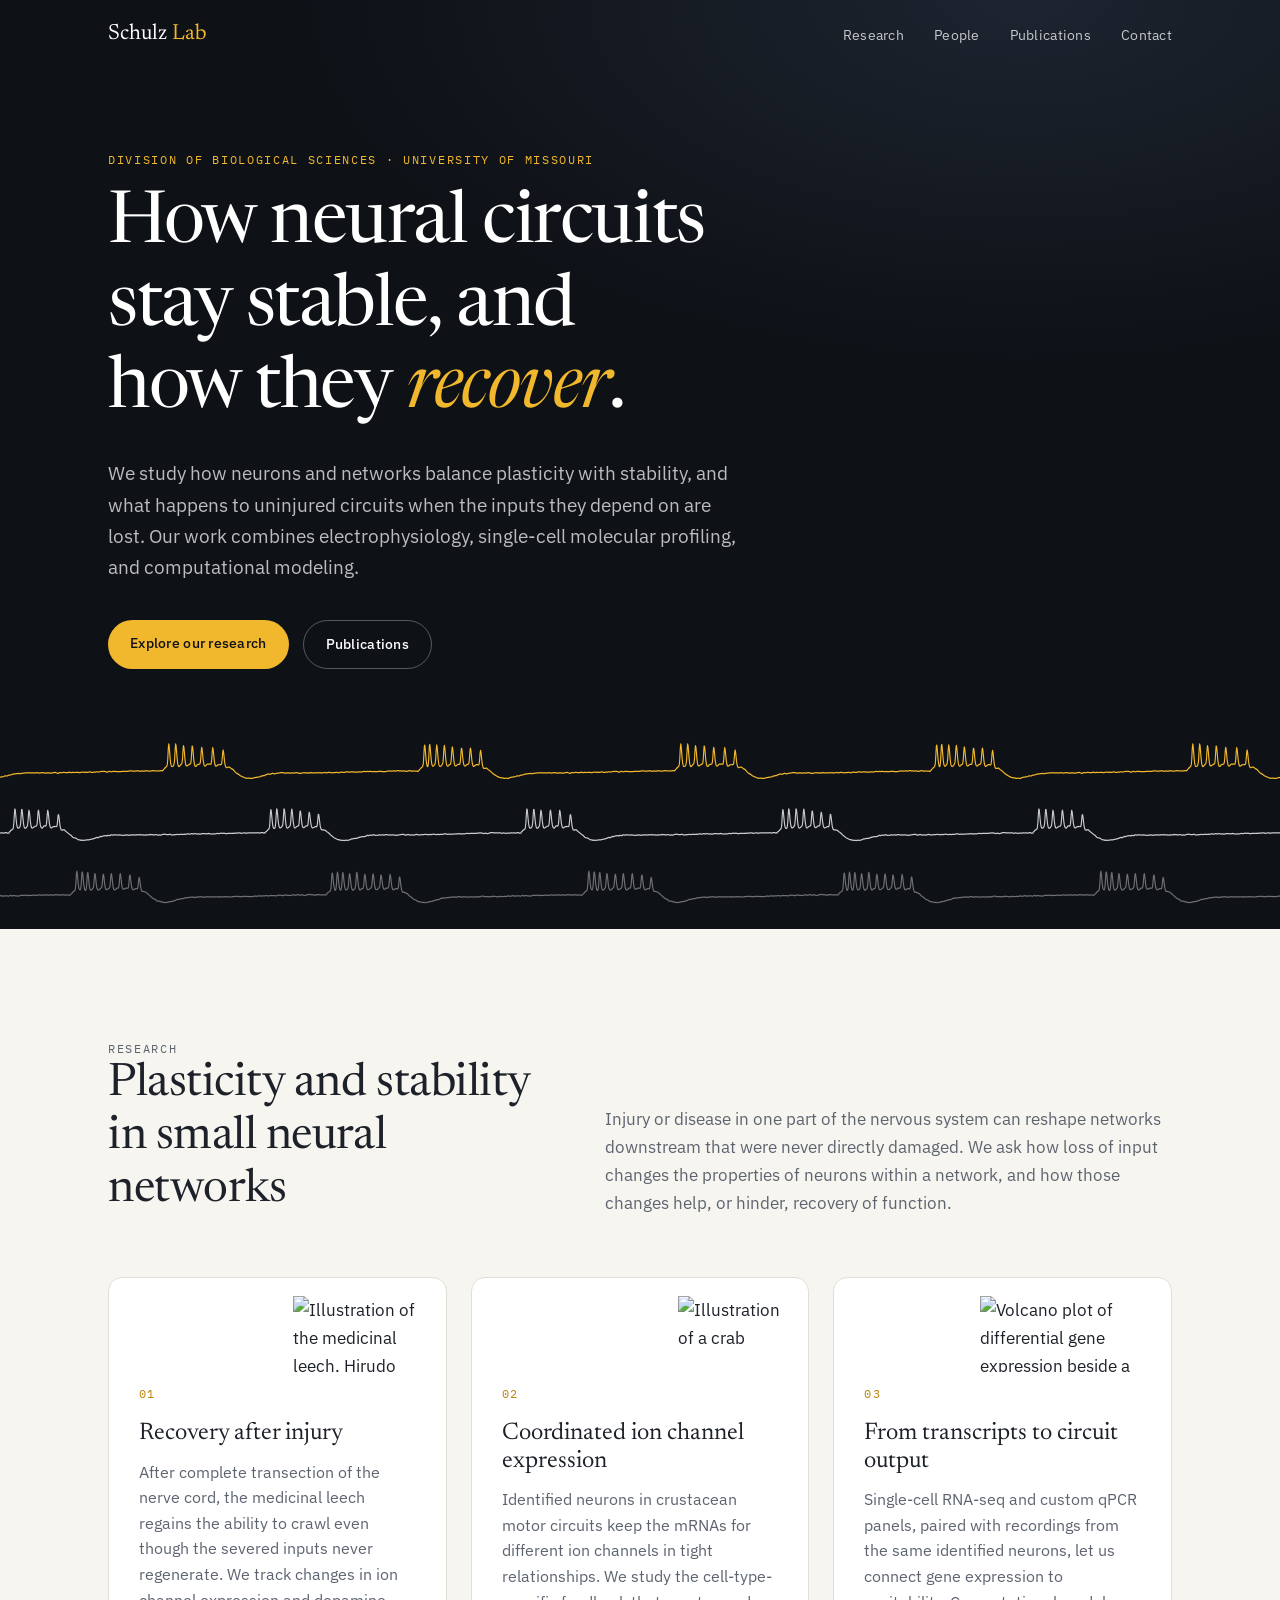
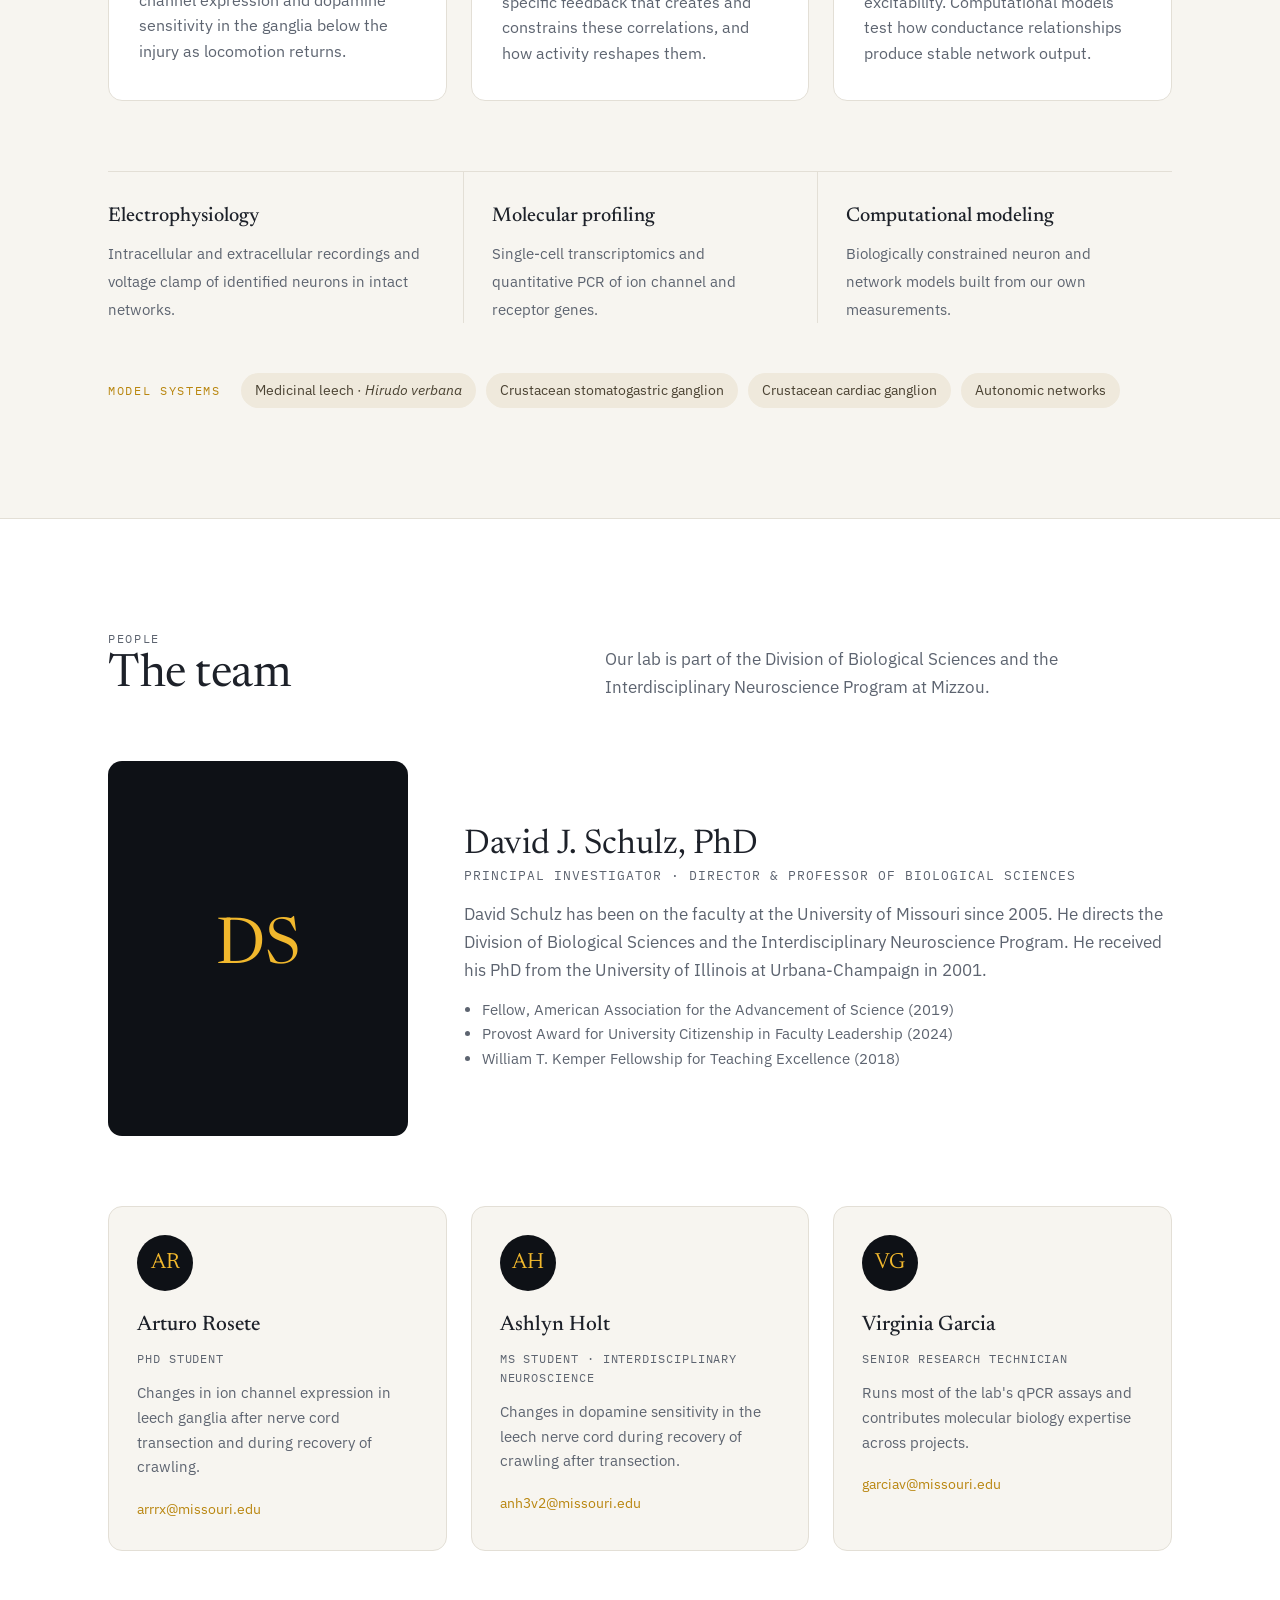
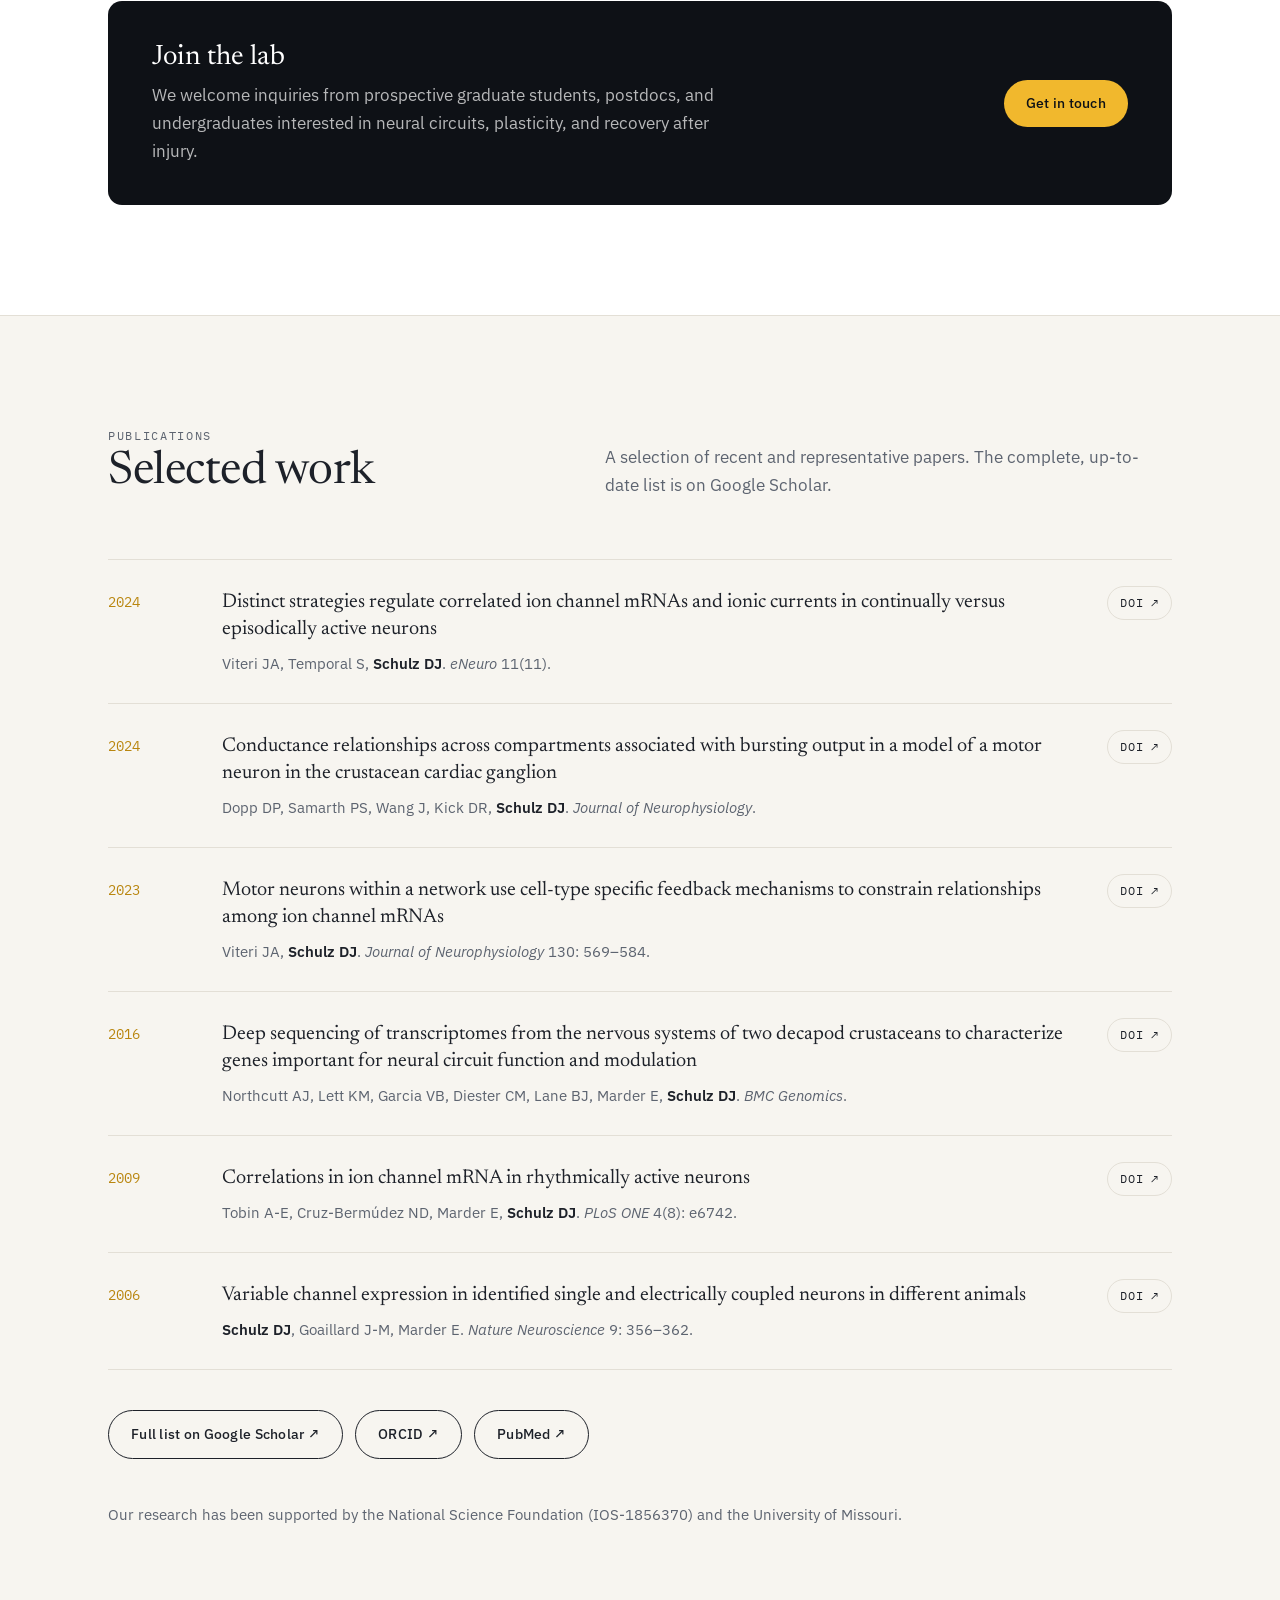
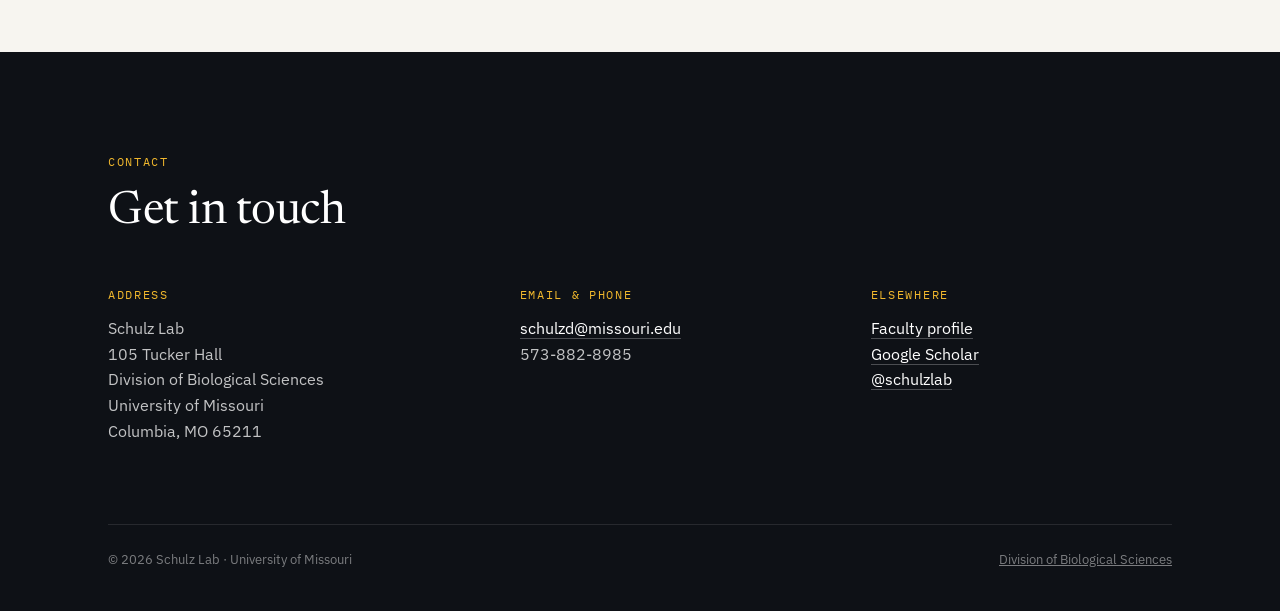
==== index2.html @ 9287b089 "Add files via upload" ====
<!DOCTYPE html>
<html lang="en">
<head>
  <meta charset="UTF-8">
  <meta name="viewport" content="width=device-width, initial-scale=1">
  <title>Schulz Lab · Neural Network Plasticity · University of Missouri</title>
  <meta name="description" content="The Schulz Lab at the University of Missouri studies how neurons and neural networks balance plasticity and stability, and how circuits recover after injury.">
  <link rel="preconnect" href="https://fonts.googleapis.com">
  <link rel="preconnect" href="https://fonts.gstatic.com" crossorigin>
  <link href="https://fonts.googleapis.com/css2?family=Newsreader:ital,opsz,wght@0,6..72,400;0,6..72,500;1,6..72,400&family=IBM+Plex+Sans:wght@400;500;600&family=IBM+Plex+Mono:wght@400;500&display=swap" rel="stylesheet">

  <style>
    /* =========================================================
       COLORS & FONTS — change these to restyle the whole site
       ========================================================= */
    :root {
      --ink: #0e1116;          /* dark background (hero, footer) */
      --ink-2: #171b22;
      --paper: #f7f5f0;        /* main page background */
      --white: #ffffff;
      --text: #1d2129;
      --muted: #5d6470;
      --line: #e3dfd6;
      --gold: #f1b82d;         /* Mizzou gold accent */
      --gold-deep: #b9860f;
      --serif: "Newsreader", Georgia, serif;
      --sans: "IBM Plex Sans", system-ui, sans-serif;
      --mono: "IBM Plex Mono", ui-monospace, monospace;
      --max: 1120px;
    }

    *, *::before, *::after { box-sizing: border-box; }
    html { scroll-behavior: smooth; scroll-padding-top: 72px; }
    body {
      margin: 0; background: var(--paper); color: var(--text);
      font-family: var(--sans); font-size: 17px; line-height: 1.65;
      -webkit-font-smoothing: antialiased;
    }
    img { max-width: 100%; display: block; }
    a { color: inherit; }
    .wrap { max-width: var(--max); margin: 0 auto; padding: 0 28px; }

    .eyebrow {
      font-family: var(--mono); font-size: 12px; letter-spacing: .14em;
      text-transform: uppercase; color: var(--gold-deep); margin: 0 0 14px;
    }
    h1, h2, h3 { font-family: var(--serif); font-weight: 400; line-height: 1.15; margin: 0; }
    h2 { font-size: clamp(32px, 4vw, 46px); letter-spacing: -.01em; }
    h3 { font-size: 24px; }

    /* ---------- Navigation ---------- */
    .nav {
      position: fixed; inset: 0 0 auto 0; z-index: 50;
      transition: background .3s, border-color .3s;
      border-bottom: 1px solid transparent;
    }
    .nav.scrolled { background: rgba(14,17,22,.92); backdrop-filter: blur(10px); border-color: rgba(255,255,255,.08); }
    .nav .wrap { display: flex; align-items: center; justify-content: space-between; height: 68px; }
    .brand { color: #fff; text-decoration: none; font-family: var(--serif); font-size: 22px; }
    .brand span { color: var(--gold); }
    .nav ul { list-style: none; display: flex; gap: 30px; margin: 0; padding: 0; }
    .nav ul a {
      color: rgba(255,255,255,.75); text-decoration: none; font-size: 14px;
      letter-spacing: .02em; transition: color .2s;
    }
    .nav ul a:hover { color: var(--gold); }
    .menu-btn { display: none; background: none; border: 0; color: #fff; font-size: 26px; cursor: pointer; }

    /* ---------- Hero ---------- */
    .hero {
      background: radial-gradient(1200px 600px at 80% 0%, #1d2430 0%, var(--ink) 60%);
      color: #fff; padding: 150px 0 0; position: relative; overflow: hidden;
    }
    .hero .eyebrow { color: var(--gold); }
    .hero h1 { font-size: clamp(40px, 6vw, 72px); max-width: 14ch; letter-spacing: -.02em; }
    .hero h1 em { color: var(--gold); font-style: italic; }
    .hero p.lede { max-width: 58ch; color: rgba(255,255,255,.72); font-size: 19px; margin: 26px 0 36px; }
    .btns { display: flex; gap: 14px; flex-wrap: wrap; }
    .btn {
      display: inline-block; padding: 12px 22px; border-radius: 999px; text-decoration: none;
      font-size: 14px; font-weight: 500; letter-spacing: .02em; transition: all .2s;
    }
    .btn-gold { background: var(--gold); color: var(--ink); }
    .btn-gold:hover { background: #ffcb4d; }
    .btn-ghost { border: 1px solid rgba(255,255,255,.3); color: #fff; }
    .btn-ghost:hover { border-color: var(--gold); color: var(--gold); }
    .btn-dark { border: 1px solid var(--text); color: var(--text); }
    .btn-dark:hover { background: var(--text); color: #fff; }

    .traces { margin-top: 70px; position: relative; }
    .traces svg { width: 100%; height: 190px; display: block; }
    .traces path { fill: none; stroke-width: 1.25; stroke-linejoin: round; stroke-linecap: round; }

    /* ---------- Sections ---------- */
    section { padding: 110px 0; }
    .section-head { display: grid; grid-template-columns: 1fr 1.3fr; gap: 60px; align-items: end; margin-bottom: 60px; }
    .section-head p { color: var(--muted); margin: 0; }

    /* Research */
    .themes { display: grid; grid-template-columns: repeat(3, 1fr); gap: 24px; }
    .theme {
      background: var(--white); border: 1px solid var(--line); border-radius: 14px;
      padding: 34px 30px; position: relative; transition: transform .25s, box-shadow .25s;
    }
    .theme:hover { transform: translateY(-4px); box-shadow: 0 18px 40px -20px rgba(0,0,0,.25); }
    .theme .num { font-family: var(--mono); font-size: 12px; color: var(--gold-deep); letter-spacing: .1em; }
    .theme h3 { margin: 14px 0 12px; }
    .theme p { color: var(--muted); font-size: 15.5px; margin: 0; }
    .theme .icon { display: block; width: 44px; height: 44px; margin-bottom: 22px; }
    /* Small specimen image in place of an icon; sits at the card's top-right so the card barely grows */
    .theme .theme-img {
      position: absolute; top: 18px; right: 18px; width: auto; height: 76px;
      transition: transform .4s ease;
    }
    .theme:hover .theme-img { transform: translateX(4px) rotate(-2deg); }
    .theme .theme-img + .num { display: inline-block; margin-top: 72px; }

    .approach {
      margin-top: 70px; display: grid; grid-template-columns: repeat(3, 1fr);
      border-top: 1px solid var(--line);
    }
    .approach div { padding: 28px 28px 0 0; }
    .approach div + div { padding-left: 28px; border-left: 1px solid var(--line); }
    .approach strong { display: block; font-family: var(--serif); font-weight: 500; font-size: 20px; margin-bottom: 6px; }
    .approach span { color: var(--muted); font-size: 15px; }

    .systems { margin-top: 50px; display: flex; flex-wrap: wrap; gap: 10px; align-items: center; }
    .systems .eyebrow { margin: 0 10px 0 0; }
    .chip {
      font-size: 13.5px; padding: 6px 14px; border-radius: 999px;
      background: #efe9dc; color: #4a4232;
    }

    /* People */
    #people { background: var(--white); border-top: 1px solid var(--line); border-bottom: 1px solid var(--line); }
    .pi { display: grid; grid-template-columns: 300px 1fr; gap: 56px; align-items: center; margin-bottom: 70px; }
    .pi-photo {
      aspect-ratio: 4/5; border-radius: 14px; overflow: hidden; background: var(--ink);
      display: grid; place-items: center; color: var(--gold); font-family: var(--serif); font-size: 64px;
    }
    .pi-photo { position: relative; }
    .pi-photo img { position: absolute; inset: 0; width: 100%; height: 100%; object-fit: cover; object-position: center 20%; }
    .pi h3 { font-size: 34px; }
    .role { font-family: var(--mono); font-size: 12.5px; letter-spacing: .08em; text-transform: uppercase; color: var(--gold-deep); margin: 8px 0 18px; }
    .pi p { color: var(--muted); margin: 0 0 14px; }
    .pi ul { padding-left: 18px; color: var(--muted); font-size: 15px; margin: 0; }

    .team { display: grid; grid-template-columns: repeat(3, 1fr); gap: 24px; }
    .member { border: 1px solid var(--line); border-radius: 14px; padding: 28px; background: var(--paper); }
    .avatar {
      width: 56px; height: 56px; border-radius: 50%; background: var(--ink); color: var(--gold);
      display: grid; place-items: center; font-family: var(--serif); font-size: 22px; margin-bottom: 18px; overflow: hidden;
    }
    .avatar img { width: 100%; height: 100%; object-fit: cover; }
    .member h4 { font-family: var(--serif); font-weight: 500; font-size: 21px; margin: 0; }
    .member .role { margin: 6px 0 12px; font-size: 11.5px; }
    .member p { color: var(--muted); font-size: 15px; margin: 0 0 14px; }
    .member a { font-size: 14px; color: var(--gold-deep); text-decoration: none; }
    .member a:hover { text-decoration: underline; }

    .join {
      margin-top: 50px; background: var(--ink); color: #fff; border-radius: 14px;
      padding: 40px 44px; display: flex; justify-content: space-between; align-items: center; gap: 30px; flex-wrap: wrap;
    }
    .join h3 { font-size: 28px; }
    .join p { color: rgba(255,255,255,.7); margin: 8px 0 0; max-width: 60ch; }

    /* Publications */
    .pubs { list-style: none; padding: 0; margin: 0; border-top: 1px solid var(--line); }
    .pub { display: grid; grid-template-columns: 90px 1fr auto; gap: 24px; padding: 26px 0; border-bottom: 1px solid var(--line); align-items: baseline; }
    .pub .year { font-family: var(--mono); font-size: 14px; color: var(--gold-deep); }
    .pub .title { font-family: var(--serif); font-size: 20px; line-height: 1.35; display: block; margin-bottom: 6px; }
    .pub .authors { color: var(--muted); font-size: 14.5px; }
    .pub .authors b { color: var(--text); font-weight: 600; }
    .pub .journal { font-style: italic; }
    .pub a.link {
      font-family: var(--mono); font-size: 12px; letter-spacing: .06em; text-decoration: none;
      border: 1px solid var(--line); padding: 6px 12px; border-radius: 999px; white-space: nowrap; transition: all .2s;
    }
    .pub a.link:hover { border-color: var(--text); background: var(--text); color: #fff; }
    .pub-more { display: flex; gap: 12px; flex-wrap: wrap; margin-top: 40px; }
    .funding { margin-top: 44px; color: var(--muted); font-size: 14.5px; }

    /* Contact / footer */
    footer { background: var(--ink); color: rgba(255,255,255,.75); padding: 100px 0 40px; }
    footer h2 { color: #fff; }
    .contact-grid { display: grid; grid-template-columns: 1.2fr 1fr 1fr; gap: 50px; margin-top: 46px; }
    .contact-grid h5 { font-family: var(--mono); font-weight: 400; font-size: 12px; letter-spacing: .14em; text-transform: uppercase; color: var(--gold); margin: 0 0 12px; }
    .contact-grid p { margin: 0; font-size: 15.5px; }
    .contact-grid a { color: #fff; text-decoration: none; border-bottom: 1px solid rgba(255,255,255,.25); }
    .contact-grid a:hover { border-color: var(--gold); color: var(--gold); }
    .legal { margin-top: 80px; padding-top: 24px; border-top: 1px solid rgba(255,255,255,.1); font-size: 13px; display: flex; justify-content: space-between; flex-wrap: wrap; gap: 10px; color: rgba(255,255,255,.45); }

    /* Fade-in on scroll */
    .reveal { opacity: 0; transform: translateY(18px); transition: opacity .7s ease, transform .7s ease; }
    .reveal.in { opacity: 1; transform: none; }

    /* ---------- Phones & tablets ---------- */
    @media (max-width: 900px) {
      .section-head, .pi, .contact-grid { grid-template-columns: 1fr; gap: 28px; }
      .themes, .team, .approach { grid-template-columns: 1fr; }
      .approach div, .approach div + div { padding: 22px 0; border-left: 0; border-bottom: 1px solid var(--line); }
      .pi-photo { max-width: 260px; }
      .pub { grid-template-columns: 1fr; gap: 8px; }
      .menu-btn { display: block; }
      .nav ul {
        display: none; position: absolute; top: 68px; left: 0; right: 0; flex-direction: column;
        gap: 0; background: var(--ink); padding: 10px 28px 20px;
      }
      .nav ul.open { display: flex; }
      .nav ul a { display: block; padding: 12px 0; font-size: 16px; }
      .nav { background: rgba(14,17,22,.92); }
      section { padding: 80px 0; }
    }
    @media (prefers-reduced-motion: reduce) {
      .reveal { opacity: 1; transform: none; transition: none; }
      .traces path { animation: none !important; }
    }
  </style>
</head>
<body>

  <!-- ===================== NAVIGATION ===================== -->
  <nav class="nav" id="nav">
    <div class="wrap">
      <a href="#top" class="brand">Schulz <span>Lab</span></a>
      <button class="menu-btn" id="menuBtn" aria-label="Open menu">&#9776;</button>
      <ul id="menu">
        <li><a href="#research">Research</a></li>
        <li><a href="#people">People</a></li>
        <li><a href="#publications">Publications</a></li>
        <li><a href="#contact">Contact</a></li>
      </ul>
    </div>
  </nav>

  <!-- ===================== HERO ===================== -->
  <header class="hero" id="top">
    <div class="wrap">
      <p class="eyebrow">Division of Biological Sciences · University of Missouri</p>
      <h1>How neural circuits stay stable, and how they <em>recover</em>.</h1>
      <p class="lede">
        We study how neurons and networks balance plasticity with stability, and what happens to
        uninjured circuits when the inputs they depend on are lost. Our work combines electrophysiology,
        single-cell molecular profiling, and computational modeling.
      </p>
      <div class="btns">
        <a class="btn btn-gold" href="#research">Explore our research</a>
        <a class="btn btn-ghost" href="#publications">Publications</a>
      </div>
    </div>

    <!-- Animated triphasic rhythm (decorative) -->
    <div class="traces" aria-hidden="true">
      <svg id="traceSvg" viewBox="0 0 1400 190" preserveAspectRatio="none"></svg>
    </div>
  </header>

  <!-- ===================== RESEARCH ===================== -->
  <section id="research">
    <div class="wrap">
      <div class="section-head reveal">
        <div>
          <p class="eyebrow">Research</p>
          <h2>Plasticity and stability in small neural networks</h2>
        </div>
        <p>
          Injury or disease in one part of the nervous system can reshape networks downstream that were never
          directly damaged. We ask how loss of input changes the properties of neurons within a network, and how
          those changes help, or hinder, recovery of function.
        </p>
      </div>

      <div class="themes">
        <!-- Theme 1 — copy a whole <article> block to add another theme -->
        <article class="theme reveal">
          <img class="theme-img" src="images/leech.webp" alt="Illustration of the medicinal leech, Hirudo verbana" width="480" height="270" loading="lazy">
          <span class="num">01</span>
          <h3>Recovery after injury</h3>
          <p>
            After complete transection of the nerve cord, the medicinal leech regains the ability to crawl even
            though the severed inputs never regenerate. We track changes in ion channel expression and dopamine
            sensitivity in the ganglia below the injury as locomotion returns.
          </p>
        </article>

        <article class="theme reveal">
          <img class="theme-img" src="images/crab.webp" alt="Illustration of a crab" width="420" height="284" loading="lazy">
          <span class="num">02</span>
          <h3>Coordinated ion channel expression</h3>
          <p>
            Identified neurons in crustacean motor circuits keep the mRNAs for different ion channels in tight
            relationships. We study the cell-type-specific feedback that creates and constrains these correlations,
            and how activity reshapes them.
          </p>
        </article>

        <article class="theme reveal">
          <img class="theme-img" src="images/transcripts-circuit.webp" alt="Volcano plot of differential gene expression beside a diagram of the stomatogastric ganglion circuit" width="720" height="316" loading="lazy">
          <span class="num">03</span>
          <h3>From transcripts to circuit output</h3>
          <p>
            Single-cell RNA-seq and custom qPCR panels, paired with recordings from the same identified neurons,
            let us connect gene expression to excitability. Computational models test how conductance
            relationships produce stable network output.
          </p>
        </article>
      </div>

      <div class="approach reveal">
        <div><strong>Electrophysiology</strong><span>Intracellular and extracellular recordings and voltage clamp of identified neurons in intact networks.</span></div>
        <div><strong>Molecular profiling</strong><span>Single-cell transcriptomics and quantitative PCR of ion channel and receptor genes.</span></div>
        <div><strong>Computational modeling</strong><span>Biologically constrained neuron and network models built from our own measurements.</span></div>
      </div>

      <div class="systems reveal">
        <p class="eyebrow">Model systems</p>
        <span class="chip">Medicinal leech · <i>Hirudo verbana</i></span>
        <span class="chip">Crustacean stomatogastric ganglion</span>
        <span class="chip">Crustacean cardiac ganglion</span>
        <span class="chip">Autonomic networks</span>
      </div>
    </div>
  </section>

  <!-- ===================== PEOPLE ===================== -->
  <section id="people">
    <div class="wrap">
      <div class="section-head reveal">
        <div>
          <p class="eyebrow">People</p>
          <h2>The team</h2>
        </div>
        <p>Our lab is part of the Division of Biological Sciences and the Interdisciplinary Neuroscience Program at Mizzou.</p>
      </div>

      <div class="pi reveal">
        <div class="pi-photo">
          <!-- To use your own photo: put it in the "images" folder and change src to "images/schulz.jpg" -->
          <img src="https://biology.missouri.edu/sites/default/files/people-profile-images/20250528_david_schulz-2.jpg"
               alt="David J. Schulz" onerror="this.remove()">
          DS
        </div>
        <div>
          <h3>David J. Schulz, PhD</h3>
          <p class="role">Principal Investigator · Director &amp; Professor of Biological Sciences</p>
          <p>
            David Schulz has been on the faculty at the University of Missouri since 2005. He directs the Division of
            Biological Sciences and the Interdisciplinary Neuroscience Program. He received his PhD from the
            University of Illinois at Urbana-Champaign in 2001.
          </p>
          <ul>
            <li>Fellow, American Association for the Advancement of Science (2019)</li>
            <li>Provost Award for University Citizenship in Faculty Leadership (2024)</li>
            <li>William T. Kemper Fellowship for Teaching Excellence (2018)</li>
          </ul>
        </div>
      </div>

      <div class="team">
        <!-- ===== LAB MEMBER — copy from here ===== -->
        <div class="member reveal">
          <div class="avatar">AR</div>
          <h4>Arturo Rosete</h4>
          <p class="role">PhD Student</p>
          <p>Changes in ion channel expression in leech ganglia after nerve cord transection and during recovery of crawling.</p>
          <a href="mailto:arrrx@missouri.edu">arrrx@missouri.edu</a>
        </div>
        <!-- ===== ...to here, then paste and edit ===== -->

        <div class="member reveal">
          <div class="avatar">AH</div>
          <h4>Ashlyn Holt</h4>
          <p class="role">MS Student · Interdisciplinary Neuroscience</p>
          <p>Changes in dopamine sensitivity in the leech nerve cord during recovery of crawling after transection.</p>
          <a href="mailto:anh3v2@missouri.edu">anh3v2@missouri.edu</a>
        </div>

        <div class="member reveal">
          <div class="avatar">VG</div>
          <h4>Virginia Garcia</h4>
          <p class="role">Senior Research Technician</p>
          <p>Runs most of the lab's qPCR assays and contributes molecular biology expertise across projects.</p>
          <a href="mailto:garciav@missouri.edu">garciav@missouri.edu</a>
        </div>
      </div>

      <div class="join reveal">
        <div>
          <h3>Join the lab</h3>
          <p>We welcome inquiries from prospective graduate students, postdocs, and undergraduates interested in neural circuits, plasticity, and recovery after injury.</p>
        </div>
        <a class="btn btn-gold" href="mailto:schulzd@missouri.edu?subject=Joining%20the%20Schulz%20Lab">Get in touch</a>
      </div>
    </div>
  </section>

  <!-- ===================== PUBLICATIONS ===================== -->
  <section id="publications">
    <div class="wrap">
      <div class="section-head reveal">
        <div>
          <p class="eyebrow">Publications</p>
          <h2>Selected work</h2>
        </div>
        <p>A selection of recent and representative papers. The complete, up-to-date list is on Google Scholar.</p>
      </div>

      <ol class="pubs">
        <!-- ===== PUBLICATION — copy from here ===== -->
        <li class="pub reveal">
          <span class="year">2024</span>
          <div>
            <span class="title">Distinct strategies regulate correlated ion channel mRNAs and ionic currents in continually versus episodically active neurons</span>
            <span class="authors">Viteri JA, Temporal S, <b>Schulz DJ</b>. <span class="journal">eNeuro</span> 11(11).</span>
          </div>
          <a class="link" href="https://doi.org/10.1523/ENEURO.0320-24.2024" target="_blank" rel="noopener">DOI ↗</a>
        </li>
        <!-- ===== ...to here, paste at the TOP of the list for new papers ===== -->

        <li class="pub reveal">
          <span class="year">2024</span>
          <div>
            <span class="title">Conductance relationships across compartments associated with bursting output in a model of a motor neuron in the crustacean cardiac ganglion</span>
            <span class="authors">Dopp DP, Samarth PS, Wang J, Kick DR, <b>Schulz DJ</b>. <span class="journal">Journal of Neurophysiology</span>.</span>
          </div>
          <a class="link" href="https://doi.org/10.1152/jn.00324.2024" target="_blank" rel="noopener">DOI ↗</a>
        </li>

        <li class="pub reveal">
          <span class="year">2023</span>
          <div>
            <span class="title">Motor neurons within a network use cell-type specific feedback mechanisms to constrain relationships among ion channel mRNAs</span>
            <span class="authors">Viteri JA, <b>Schulz DJ</b>. <span class="journal">Journal of Neurophysiology</span> 130: 569–584.</span>
          </div>
          <a class="link" href="https://doi.org/10.1152/jn.00098.2023" target="_blank" rel="noopener">DOI ↗</a>
        </li>

        <li class="pub reveal">
          <span class="year">2016</span>
          <div>
            <span class="title">Deep sequencing of transcriptomes from the nervous systems of two decapod crustaceans to characterize genes important for neural circuit function and modulation</span>
            <span class="authors">Northcutt AJ, Lett KM, Garcia VB, Diester CM, Lane BJ, Marder E, <b>Schulz DJ</b>. <span class="journal">BMC Genomics</span>.</span>
          </div>
          <a class="link" href="https://doi.org/10.1186/s12864-016-3215-z" target="_blank" rel="noopener">DOI ↗</a>
        </li>

        <li class="pub reveal">
          <span class="year">2009</span>
          <div>
            <span class="title">Correlations in ion channel mRNA in rhythmically active neurons</span>
            <span class="authors">Tobin A-E, Cruz-Bermúdez ND, Marder E, <b>Schulz DJ</b>. <span class="journal">PLoS ONE</span> 4(8): e6742.</span>
          </div>
          <a class="link" href="https://doi.org/10.1371/journal.pone.0006742" target="_blank" rel="noopener">DOI ↗</a>
        </li>

        <li class="pub reveal">
          <span class="year">2006</span>
          <div>
            <span class="title">Variable channel expression in identified single and electrically coupled neurons in different animals</span>
            <span class="authors"><b>Schulz DJ</b>, Goaillard J-M, Marder E. <span class="journal">Nature Neuroscience</span> 9: 356–362.</span>
          </div>
          <a class="link" href="https://doi.org/10.1038/nn1639" target="_blank" rel="noopener">DOI ↗</a>
        </li>
      </ol>

      <div class="pub-more reveal">
        <a class="btn btn-dark" href="https://scholar.google.com/citations?user=PdJpgxkAAAAJ&amp;hl=en&amp;view_op=list_works&amp;sortby=pubdate" target="_blank" rel="noopener">Full list on Google Scholar ↗</a>
        <a class="btn btn-dark" href="https://orcid.org/0000-0003-4532-5362" target="_blank" rel="noopener">ORCID ↗</a>
        <a class="btn btn-dark" href="https://pubmed.ncbi.nlm.nih.gov/?term=Schulz+DJ%5BAuthor%5D+AND+Missouri" target="_blank" rel="noopener">PubMed ↗</a>
      </div>

      <p class="funding reveal">Our research has been supported by the National Science Foundation (IOS-1856370) and the University of Missouri.</p>
    </div>
  </section>

  <!-- ===================== CONTACT / FOOTER ===================== -->
  <footer id="contact">
    <div class="wrap">
      <p class="eyebrow" style="color:var(--gold)">Contact</p>
      <h2>Get in touch</h2>
      <div class="contact-grid">
        <div>
          <h5>Address</h5>
          <p>Schulz Lab<br>105 Tucker Hall<br>Division of Biological Sciences<br>University of Missouri<br>Columbia, MO 65211</p>
        </div>
        <div>
          <h5>Email &amp; phone</h5>
          <p><a href="mailto:schulzd@missouri.edu">schulzd@missouri.edu</a><br>573-882-8985</p>
        </div>
        <div>
          <h5>Elsewhere</h5>
          <p>
            <a href="https://biology.missouri.edu/people/schulz" target="_blank" rel="noopener">Faculty profile</a><br>
            <a href="https://scholar.google.com/citations?user=PdJpgxkAAAAJ&amp;hl=en" target="_blank" rel="noopener">Google Scholar</a><br>
            <a href="https://twitter.com/schulzlab" target="_blank" rel="noopener">@schulzlab</a>
          </p>
        </div>
      </div>
      <div class="legal">
        <span>© <span id="year"></span> Schulz Lab · University of Missouri</span>
        <span><a href="https://biology.missouri.edu" style="color:inherit">Division of Biological Sciences</a></span>
      </div>
    </div>
  </footer>

  <script>
    // Footer year
    document.getElementById('year').textContent = new Date().getFullYear();

    // Nav background on scroll + mobile menu
    const nav = document.getElementById('nav');
    const menu = document.getElementById('menu');
    window.addEventListener('scroll', () => nav.classList.toggle('scrolled', window.scrollY > 40));
    document.getElementById('menuBtn').addEventListener('click', () => menu.classList.toggle('open'));
    menu.querySelectorAll('a').forEach(a => a.addEventListener('click', () => menu.classList.remove('open')));

    // Fade sections in as they scroll into view
    const io = new IntersectionObserver(entries => {
      entries.forEach(e => { if (e.isIntersecting) { e.target.classList.add('in'); io.unobserve(e.target); } });
    }, { threshold: 0.12 });
    document.querySelectorAll('.reveal').forEach(el => io.observe(el));

    // Hero: three phase-shifted bursting neurons, drawn like intracellular recordings
    (function () {
      const svg = document.getElementById('traceSvg');
      const NS = 'http://www.w3.org/2000/svg';
      const period = 280;              // px per cycle
      const loop = period * 2;         // pattern repeats every 2 cycles (seamless scroll)
      const W = loop * 5;
      const step = 0.5;

      // small deterministic random generator so the drawing is identical every load
      function rng(seed) { return () => (seed = (seed * 16807) % 2147483647) / 2147483647; }

      const rows = [
        { y: 34,  phase: 0.00, color: '#f1b82d',               n: [8, 7],  dur: 0.27, amp: 22, seed: 11 },
        { y: 96,  phase: 0.40, color: 'rgba(255,255,255,.78)', n: [6, 7],  dur: 0.22, amp: 20, seed: 23 },
        { y: 158, phase: 0.64, color: 'rgba(255,255,255,.40)', n: [9, 10], dur: 0.30, amp: 18, seed: 37 }
      ];

      const sig = x => 1 / (1 + Math.exp(-x));
      const gauss = (x, m, s) => Math.exp(-((x - m) * (x - m)) / (2 * s * s));

      function build(r) {
        const rand = rng(r.seed);
        // spike times (px within a cycle) for the two cycle variants
        const cycles = [0, 1].map(k => {
          const n = r.n[k], D = r.dur * period * (0.95 + 0.1 * rand()), spikes = [];
          for (let i = 0; i < n; i++) {
            const f = (i + 0.6) / (n + 0.4);
            spikes.push({
              x: 4 + D * Math.pow(f, 1.3) + (rand() - 0.5) * 1.2,      // ISIs lengthen through the burst
              a: r.amp * (1 - 0.32 * f) * (0.92 + 0.12 * rand())       // spike amplitude attenuates
            });
          }
          return { D, spikes };
        });
        // smooth periodic noise
        const noise = new Float32Array(loop / step);
        for (let i = 0; i < noise.length; i++) noise[i] = rand() - 0.5;
        for (let pass = 0; pass < 3; pass++)
          for (let i = 0; i < noise.length; i++)
            noise[i] = (noise[(i - 1 + noise.length) % noise.length] + noise[i] + noise[(i + 1) % noise.length]) / 3;

        let d = '';
        for (let x = 0; x <= W; x += step) {
          const xs = x - r.phase * period + loop * 10;
          const cyc = Math.floor(xs / period), k = cyc % 2;
          const local = xs - cyc * period;                 // 0..period
          const C = cycles[k], D = C.D, t = local / period;
          // slow wave: plateau during burst, AHP trough, slow ramp back toward threshold
          let v = 9 * sig((local - 2) / 2.5) * sig((D + 6 - local) / 4);
          v -= 5.5 * gauss(local, D + 22, 13);
          v += 2.2 * sig((t - 0.75) / 0.08);                // pacemaker ramp before the next burst
          // spikes: fast rise, slightly slower fall, small undershoot
          for (const s of C.spikes) {
            const dt = local - s.x;
            if (dt > -4 && dt < 9) {
              v += s.a * (dt < 0 ? Math.exp(-(dt * dt) / 0.9) : Math.exp(-(dt * dt) / 2.2));
              v -= s.a * 0.12 * gauss(dt, 3.6, 1.4);
            }
          }
          v += noise[Math.round(((x % loop) + loop) % loop / step) % noise.length] * 1.6;
          const y = (r.y - v).toFixed(2);
          d += (d ? ' L' : 'M') + x + ' ' + y;
        }
        return d;
      }

      const g = document.createElementNS(NS, 'g');
      rows.forEach(r => {
        const p = document.createElementNS(NS, 'path');
        p.setAttribute('d', build(r));
        p.setAttribute('stroke', r.color);
        g.appendChild(p);
      });
      svg.appendChild(g);

      if (!window.matchMedia('(prefers-reduced-motion: reduce)').matches) {
        let off = 0, last = performance.now();
        (function frame(now) {
          off = (off + (now - last) * 0.036) % loop;   // ~36 px per second
          last = now;
          g.setAttribute('transform', `translate(${-off} 0)`);
          requestAnimationFrame(frame);
        })(last);
      }
    })();
  </script>
</body>
</html>
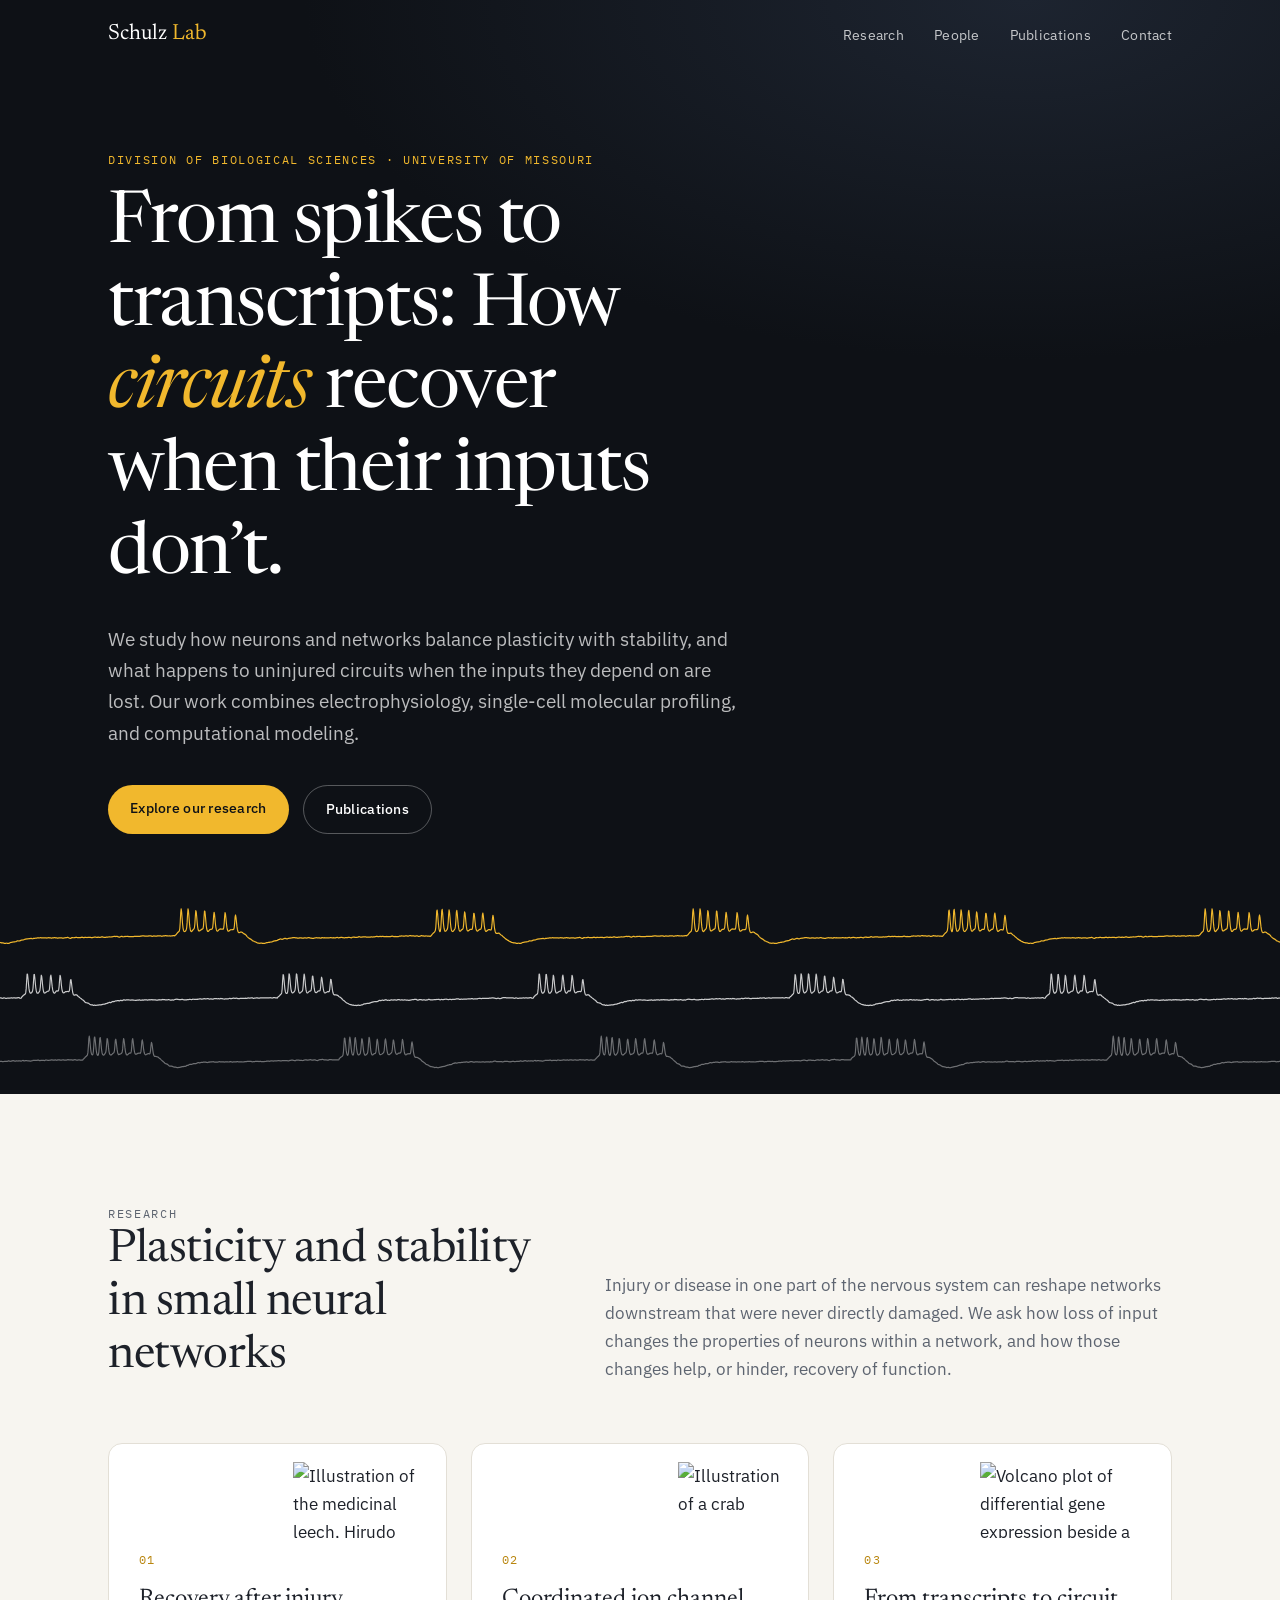
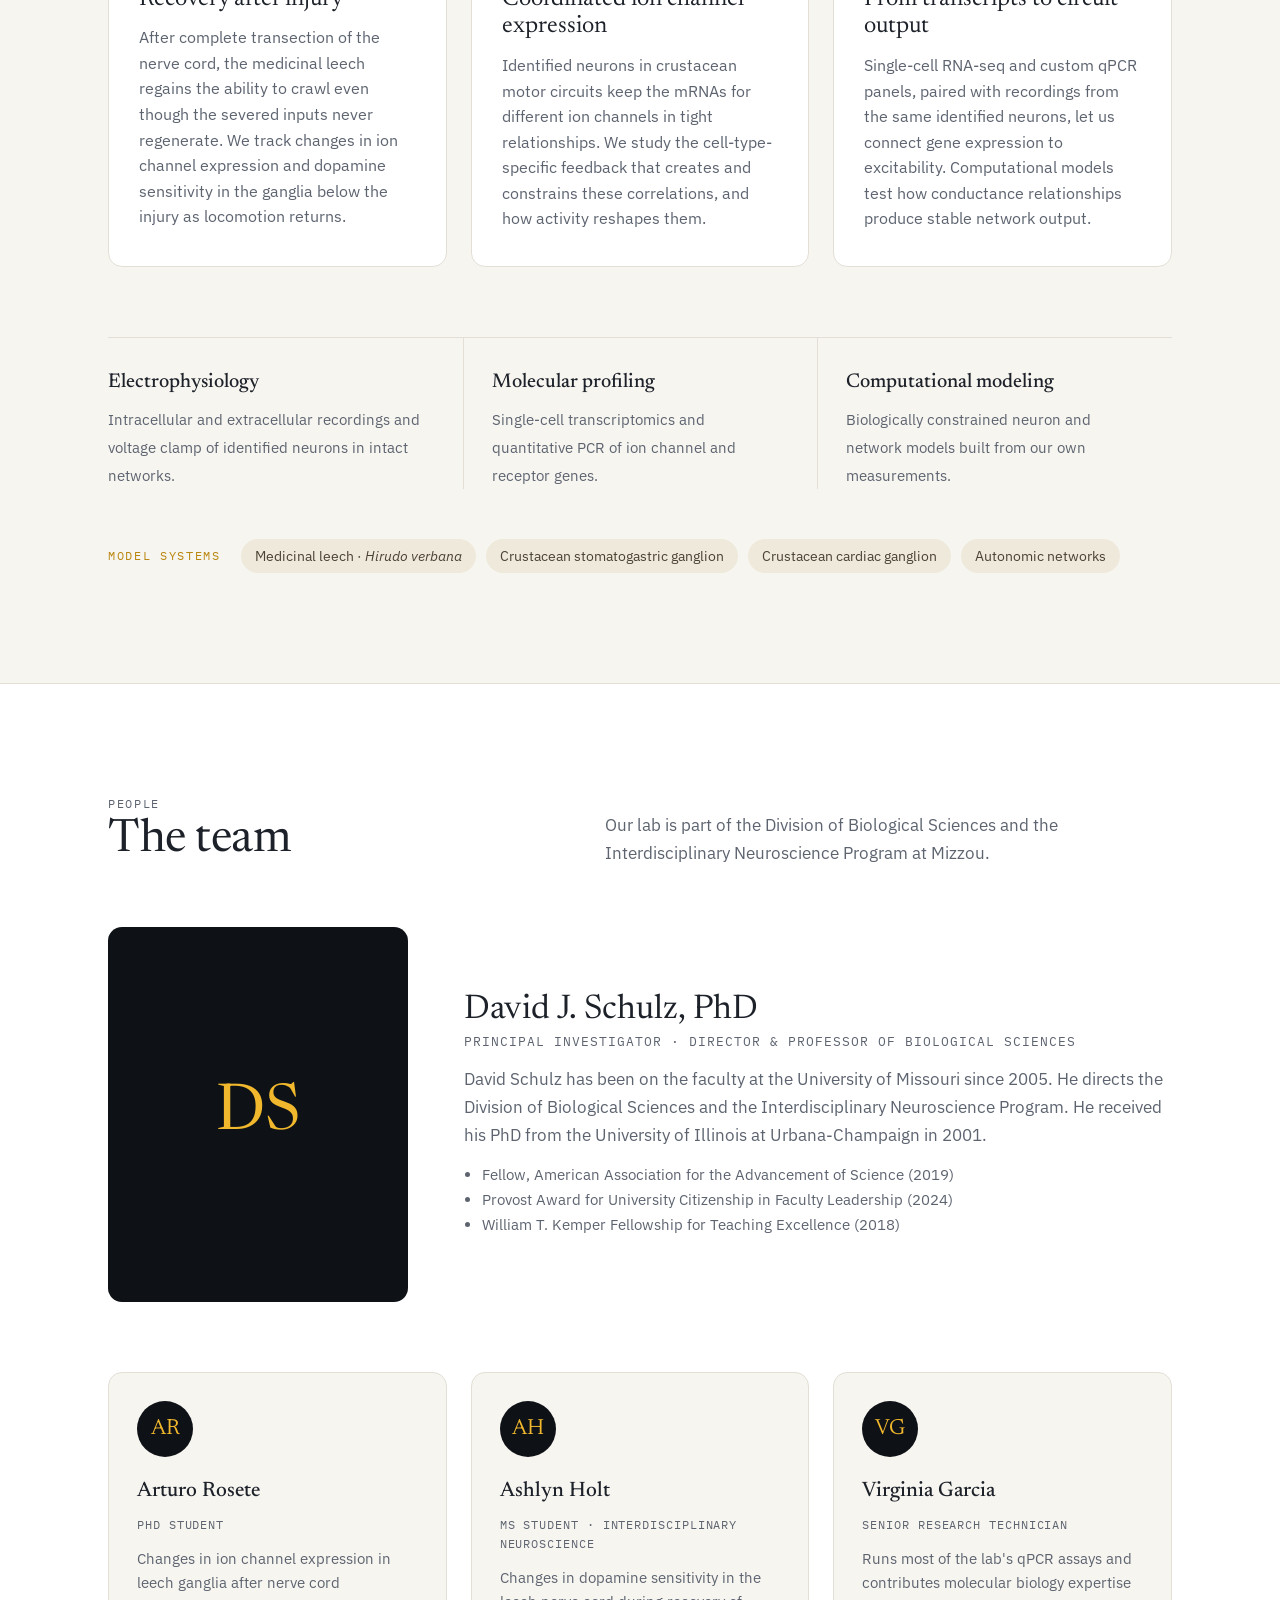
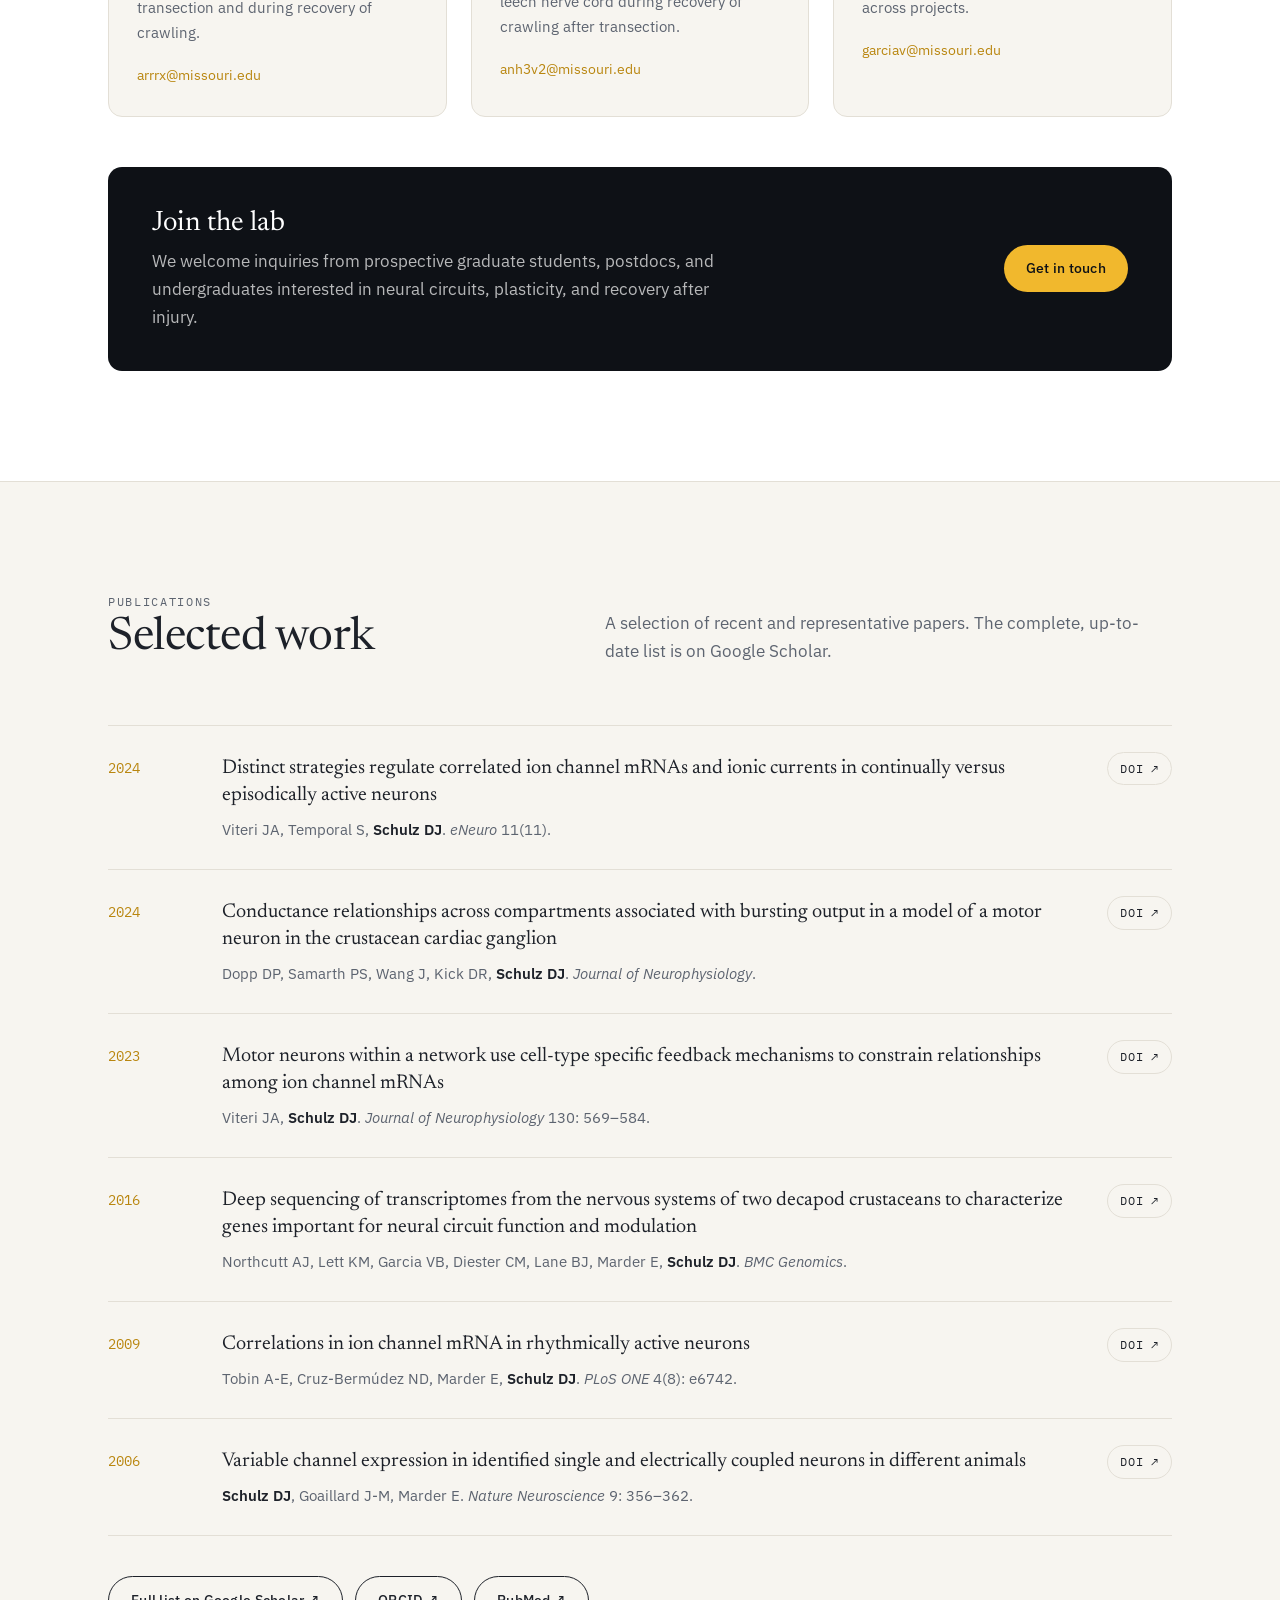
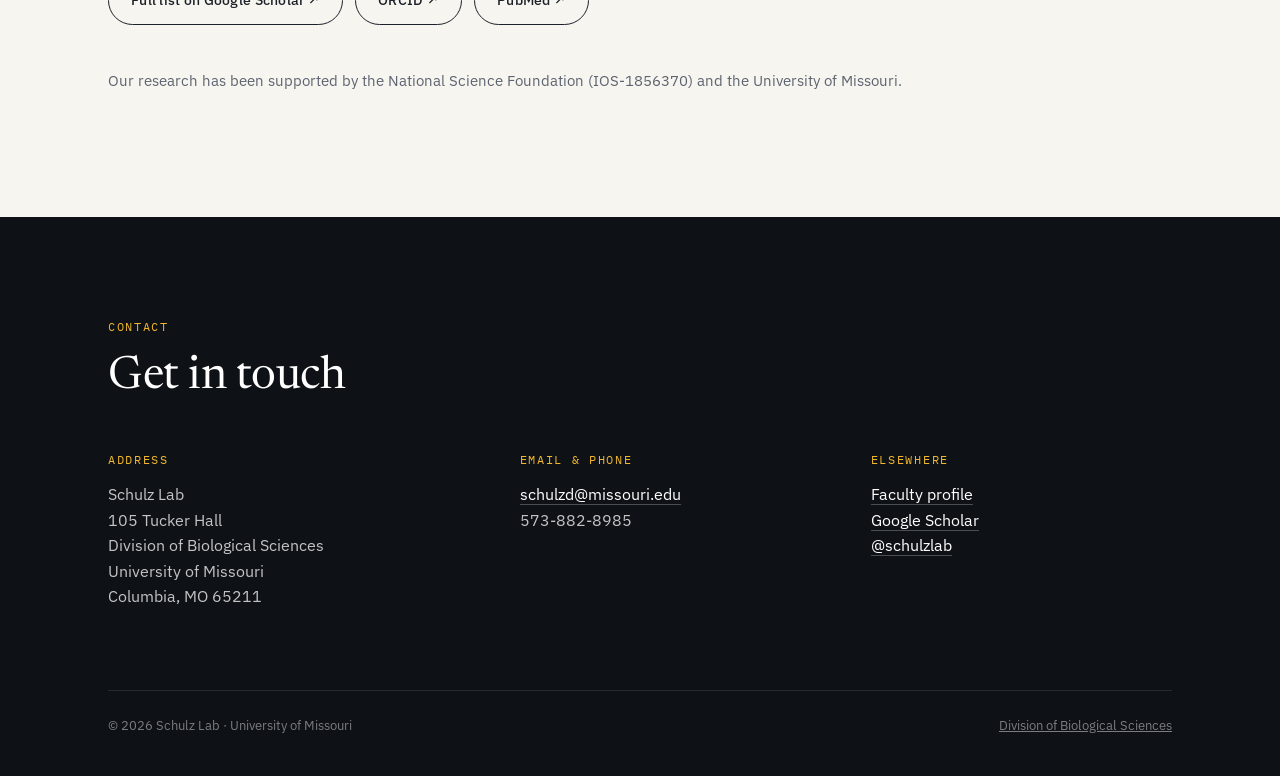
==== commit 6ad8207b: "Update index2.html" ====
--- a/index2.html
+++ b/index2.html
@@ -238,7 +238,7 @@
   <header class="hero" id="top">
     <div class="wrap">
       <p class="eyebrow">Division of Biological Sciences · University of Missouri</p>
-      <h1>How neural circuits stay stable, and how they <em>recover</em>.</h1>
+      <h1>From spikes to transcripts: How <em>circuits</em> recover when their inputs don’t.</h1>
       <p class="lede">
         We study how neurons and networks balance plasticity with stability, and what happens to
         uninjured circuits when the inputs they depend on are lost. Our work combines electrophysiology,
